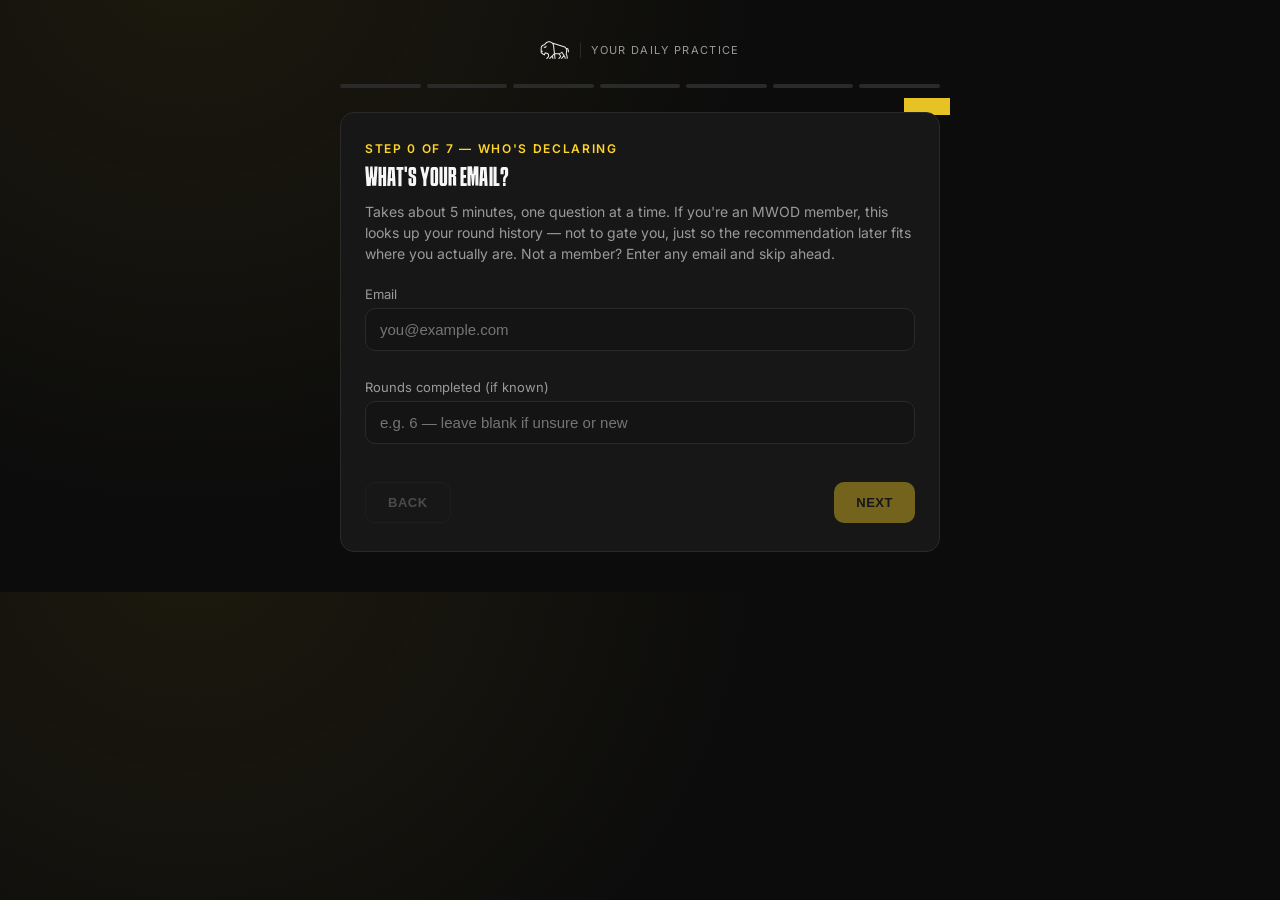
==== index.html @ fd97b35d "Add MWOD Daily Practice declaration flow - Branded with MWOD design tokens (Schabo Condensed, gold/d" ====
<!DOCTYPE html>
<html lang="en">
<head>
<meta charset="UTF-8">
<meta name="viewport" content="width=device-width, initial-scale=1.0">
<title>Your Daily Practice</title>
<link rel="preconnect" href="https://fonts.googleapis.com">
<link rel="preconnect" href="https://fonts.gstatic.com" crossorigin>
<link href="https://fonts.googleapis.com/css2?family=Inter:wght@400;500;600;700&display=swap" rel="stylesheet">
<style>
  @font-face {
    font-family: 'Schabo Condensed';
    src: url('assets/SCHABO-Condensed.woff2') format('woff2');
    font-weight: 400;
    font-style: normal;
  }
  :root {
    --black: #171717;
    --bg: #0c0c0c;
    --surface: #171717;
    --border: #2a2a2a;
    --gold: #ffd627;
    --white: #ffffff;
    --text: #f7f7f7;
    --muted: #9a9a9a;
  }
  * { box-sizing: border-box; }
  body {
    margin: 0;
    background: var(--bg);
    background-image:
      radial-gradient(circle at 15% -10%, rgba(255, 214, 39, 0.07), transparent 45%);
    color: var(--text);
    font-family: 'Inter', -apple-system, BlinkMacSystemFont, "Segoe UI", Helvetica, Arial, sans-serif;
    display: flex;
    justify-content: center;
    padding: 40px 16px;
  }
  .wrap { width: 100%; max-width: 600px; }
  .brand-header {
    display: flex;
    align-items: center;
    justify-content: center;
    gap: 10px;
    margin-bottom: 24px;
  }
  .brand-header img { height: 20px; opacity: 0.92; }
  .brand-header .divider { width: 1px; height: 16px; background: var(--border); }
  .brand-header .tagline {
    font-size: 11px;
    letter-spacing: 0.12em;
    text-transform: uppercase;
    color: var(--muted);
  }
  .card-wrap { position: relative; }
  .yellow-accent {
    position: absolute;
    width: 46px;
    opacity: 0.9;
    top: -14px;
    right: -10px;
    z-index: 0;
    pointer-events: none;
  }
  .progress {
    display: flex;
    gap: 6px;
    margin-bottom: 24px;
  }
  .dot {
    flex: 1;
    height: 4px;
    border-radius: 2px;
    background: var(--border);
    transition: background 0.2s;
  }
  .dot.active { background: var(--gold); }
  .card {
    position: relative;
    background: var(--surface);
    border: 1px solid var(--border);
    border-radius: 14px;
    padding: 28px 24px;
    min-height: 360px;
    display: flex;
    flex-direction: column;
    overflow: hidden;
  }
  .step-label {
    font-size: 12px;
    text-transform: uppercase;
    letter-spacing: 0.14em;
    font-weight: 600;
    color: var(--gold);
    margin-bottom: 8px;
  }
  .sub-progress {
    font-size: 12px;
    color: var(--muted);
    margin-bottom: 2px;
  }
  h1 {
    font-family: 'Schabo Condensed', 'Inter', sans-serif;
    font-weight: 400;
    letter-spacing: 0.01em;
    font-size: 24px;
    line-height: 1.28;
    margin: 0 0 6px 0;
    text-transform: uppercase;
  }
  h1 .hl { color: var(--gold); }
  p.sub {
    color: var(--muted);
    font-size: 14px;
    margin: 0 0 22px 0;
    line-height: 1.5;
  }
  .content { flex: 1; }
  .f-list { display: flex; flex-direction: column; gap: 16px; }
  .f-row {
    padding: 10px 0 14px 0;
    border-bottom: 1px solid var(--border);
  }
  .f-row:last-child { border-bottom: none; }
  .f-top {
    display: grid;
    grid-template-columns: 110px 1fr;
    align-items: center;
    gap: 12px;
    margin-bottom: 8px;
  }
  .f-name { font-size: 14px; font-weight: 600; }
  .other-name-input {
    background: #141414;
    border: 1px solid var(--border);
    border-radius: 6px;
    color: var(--text);
    padding: 4px 8px;
    font-size: 13px;
    font-weight: 600;
    width: 110px;
  }
  .seg {
    display: flex;
    border: 1px solid var(--border);
    border-radius: 8px;
    overflow: hidden;
  }
  .seg button {
    flex: 1;
    background: transparent;
    border: none;
    color: var(--muted);
    font-size: 12px;
    padding: 8px 4px;
    cursor: pointer;
    border-right: 1px solid var(--border);
  }
  .seg button:last-child { border-right: none; }
  .seg button.sel {
    background: var(--gold);
    color: #171717;
    font-weight: 600;
  }
  .how-so {
    width: 100%;
    background: #141414;
    border: 1px solid var(--border);
    border-radius: 8px;
    color: var(--text);
    padding: 8px 10px;
    font-size: 13px;
  }
  .how-so::placeholder { color: #6b6b6b; }
  .big-rating-row { display: flex; flex-direction: column; gap: 20px; }
  .seg-large { display: flex; border: 1px solid var(--border); border-radius: 10px; overflow: hidden; }
  .seg-large button {
    flex: 1;
    background: transparent;
    border: none;
    color: var(--muted);
    font-size: 13px;
    padding: 16px 6px;
    cursor: pointer;
    border-right: 1px solid var(--border);
  }
  .seg-large button:last-child { border-right: none; }
  .seg-large button.sel { background: var(--gold); color: #171717; font-weight: 700; }
  .followup-label {
    font-size: 13px;
    color: var(--gold);
    margin-bottom: 8px;
    line-height: 1.4;
  }
  .how-so-large {
    width: 100%;
    background: #141414;
    border: 1px solid var(--border);
    border-radius: 10px;
    color: var(--text);
    padding: 12px 14px;
    font-size: 14px;
  }
  .how-so-large::placeholder { color: #6b6b6b; }
  .text-link {
    background: none;
    border: none;
    color: var(--gold);
    font-size: 13px;
    font-weight: 600;
    cursor: pointer;
    padding: 0;
    margin-top: 8px;
  }
  .mini-toggle-row {
    display: flex;
    align-items: center;
    justify-content: space-between;
    gap: 12px;
    background: #141414;
    border: 1px solid var(--border);
    border-radius: 10px;
    padding: 10px 14px;
    margin-bottom: 14px;
  }
  .mini-toggle-label { font-size: 13px; color: var(--muted); }
  .gap-list { display: flex; flex-direction: column; gap: 8px; }
  .gap-option {
    background: #141414;
    border: 1px solid var(--border);
    border-radius: 10px;
    padding: 14px 16px;
    cursor: pointer;
    font-size: 14px;
    text-align: left;
  }
  .gap-option .tag {
    display: inline-block;
    font-size: 11px;
    color: var(--muted);
    margin-left: 8px;
  }
  .gap-option .note {
    display: block;
    font-size: 12px;
    color: var(--muted);
    margin-top: 4px;
  }
  .gap-option.sel {
    border-color: var(--gold);
    background: rgba(255, 214, 39, 0.08);
  }
  .gap-hint {
    font-size: 12px;
    color: var(--muted);
    margin-bottom: 12px;
  }
  .add-own-row {
    display: flex;
    gap: 8px;
    margin-top: 10px;
  }
  .add-own-row input {
    margin-bottom: 0;
    flex: 1;
  }
  .add-own-row button {
    background: transparent;
    border: 1px solid var(--border);
    color: var(--gold);
    border-radius: 8px;
    padding: 0 16px;
    cursor: pointer;
    font-size: 13px;
    font-weight: 700;
  }
  input[type=text], input[type=time] {
    width: 100%;
    background: #141414;
    border: 1px solid var(--border);
    border-radius: 10px;
    color: var(--text);
    padding: 12px 14px;
    font-size: 15px;
    margin-bottom: 14px;
  }
  select {
    background: #141414;
    border: 1px solid var(--border);
    border-radius: 10px;
    color: var(--text);
    padding: 12px 8px;
    font-size: 14px;
  }
  label.field-label {
    display: block;
    font-size: 13px;
    color: var(--muted);
    margin-bottom: 6px;
  }
  .nn-row {
    display: grid;
    grid-template-columns: 1fr 90px;
    align-items: center;
    gap: 10px;
    padding: 10px 0;
    border-bottom: 1px solid var(--border);
  }
  .nn-row:last-child { border-bottom: none; }
  .nn-text {
    background: #141414;
    border: 1px solid var(--border);
    border-radius: 8px;
    color: var(--text);
    padding: 8px 10px;
    font-size: 13px;
    width: 100%;
  }
  .nn-toggle {
    display: flex;
    border: 1px solid var(--border);
    border-radius: 8px;
    overflow: hidden;
  }
  .nn-toggle button {
    flex: 1;
    background: transparent;
    border: none;
    color: var(--muted);
    font-size: 12px;
    padding: 8px 4px;
    cursor: pointer;
  }
  .nn-toggle button.sel-in { background: var(--gold); color: #171717; font-weight: 700; }
  .nn-toggle button.sel-out { background: #3a1f1f; color: #ff8080; font-weight: 700; }
  .remove-x {
    background: none;
    border: none;
    color: #6b6b6b;
    cursor: pointer;
    font-size: 16px;
    padding: 0 6px;
  }
  .reset-item {
    display: flex;
    gap: 8px;
    align-items: center;
    margin-bottom: 8px;
  }
  .reset-item input { margin-bottom: 0; flex: 1; }
  .btn-row {
    display: flex;
    justify-content: space-between;
    margin-top: 24px;
  }
  button.nav {
    background: var(--gold);
    color: #171717;
    border: none;
    border-radius: 10px;
    padding: 12px 22px;
    font-size: 13px;
    font-weight: 700;
    letter-spacing: 0.04em;
    text-transform: uppercase;
    cursor: pointer;
    transition: transform 0.12s, box-shadow 0.12s;
  }
  button.nav:not(:disabled):not(.secondary):hover {
    box-shadow: 0 0 0 3px rgba(255, 214, 39, 0.18);
  }
  button.nav.secondary {
    background: transparent;
    color: var(--muted);
    border: 1px solid var(--border);
  }
  button.nav:disabled {
    opacity: 0.4;
    cursor: not-allowed;
  }
  .payoff-heading {
    font-size: 13px;
    color: var(--gold);
    text-transform: uppercase;
    letter-spacing: 0.06em;
    margin-bottom: 6px;
  }
  .result-block {
    background: #141414;
    border: 1px solid var(--border);
    border-radius: 10px;
    padding: 16px;
    margin-bottom: 14px;
  }
  .result-label {
    font-size: 11px;
    text-transform: uppercase;
    letter-spacing: 0.06em;
    color: var(--gold);
    margin-bottom: 6px;
  }
  .result-value {
    font-size: 16px;
    line-height: 1.4;
  }
  .directive {
    background: rgba(255, 214, 39, 0.1);
    border: 1px solid var(--gold);
    border-radius: 10px;
    padding: 14px 16px;
    font-size: 13px;
    line-height: 1.5;
    margin-top: 4px;
  }
</style>
</head>
<body>
<div class="wrap">
  <div class="brand-header">
    <img src="assets/mwod-logo-white.svg" alt="MWOD">
    <div class="divider"></div>
    <div class="tagline">Your Daily Practice</div>
  </div>
  <div class="progress" id="progress"></div>
  <div class="card-wrap">
    <img class="yellow-accent" src="assets/hero-yellow-shape-1.svg" alt="">
    <div class="card" id="card"></div>
  </div>
</div>

<script>
const CORE_AREAS = ["Fitness","Food","Family","Friends","Faith","Work","Frenemies","Money","Projects","Relationships","Phone"];
const RATING_LABELS = {
  "Fitness": ["Absent","Inconsistent","Strong"],
  "Food": ["Careless","Inconsistent","Clean"],
  "Family": ["Distant","Inconsistent","Present"],
  "Friends": ["Isolated","Inconsistent","Connected"],
  "Faith": ["Dormant","Inconsistent","Grounded"],
  "Work": ["Behind","Treading Water","On Top Of It"],
  "Frenemies": ["Overexposed","Managing","Protected"],
  "Money": ["Avoiding It","Inconsistent","In Control"],
  "Projects": ["Stalled","Moving","On Track"],
  "Relationships": ["Neglected","Inconsistent","Invested"],
  "Phone": ["Out Of Control","Some Control","Disciplined"]
};
function ratingLabelsFor(key) {
  return RATING_LABELS[key] || ["Absent","Inconsistent","Strong"];
}
function areaFollowUpPrompt(rating) {
  if (rating === "strong") return "What made that work?";
  if (rating === "inconsistent") return "What made it hit and miss?";
  if (rating === "absent") return "What got in the way?";
  return "How so?";
}
const DEFAULT_NON_NEGOTIABLES = [
  { text: "Sleep — 7+ hrs average per week, no phone in bed", status: "in" },
  { text: "Hydration — 90+ oz of water every day", status: "in" },
  { text: "Nutrition — eat clean: meat, vegetables, nuts, seeds, some fruit; avoid processed food and added sugar", status: "in" },
  { text: "Movement — 1+ hr workout, 6 days a week", status: "in" },
  { text: "Check-ins — check in with your community 6 days a week", status: "in" }
];

const state = {
  fRatings: {},
  fHowSo: {},
  fSubIndex: 0,
  showAddArea: false,
  customAreas: [],
  gapPicks: [],
  practices: {},
  time: "",
  anchor: "",
  backupTime: "",
  backupAnchor: "",
  nonNegotiables: DEFAULT_NON_NEGOTIABLES.map(x => ({...x})),
  resetItems: ["No alcohol", "No processed food", "No refined sugar"],
  resetMonth: "", resetDay: "", resetYear: "",
  email: "",
  roundCount: "",  // completed rounds, filled in after lookup
  returningAfterGap: false  // true | false
};
let step = 0;
const TOTAL_STEPS = 7;

function allAreaKeys() {
  return [...CORE_AREAS, ...state.customAreas];
}
function labelFor(key) { return key; }

function renderProgress() {
  const el = document.getElementById("progress");
  el.innerHTML = "";
  for (let i = 1; i <= TOTAL_STEPS; i++) {
    const d = document.createElement("div");
    d.className = "dot" + (i <= step ? " active" : "");
    el.appendChild(d);
  }
}

function setRating(f, val) { state.fRatings[f] = val; render(); }
function setHowSo(f, val) { state.fHowSo[f] = val; }

function addCustomArea() {
  const input = document.getElementById("customAreaInput");
  const val = input.value.trim();
  if (val && !allAreaKeys().includes(val)) {
    state.customAreas.push(val);
    state.showAddArea = false;
    render();
  }
}

function toggleGap(f) {
  const idx = state.gapPicks.indexOf(f);
  if (idx >= 0) state.gapPicks.splice(idx, 1);
  else if (state.gapPicks.length < 5) state.gapPicks.push(f);
  render();
}

function setPracticeField(key, field, val) {
  if (!state.practices[key]) state.practices[key] = { practice: "", doneDefinition: "", amount: "" };
  state.practices[key][field] = val;
  updateNavButton();
}

function toggleNN(idx) {
  state.nonNegotiables[idx].status = state.nonNegotiables[idx].status === "in" ? "out" : "in";
  render();
}
function setNNText(idx, val) { state.nonNegotiables[idx].text = val; }
function removeNN(idx) { state.nonNegotiables.splice(idx, 1); render(); }
function addNN() {
  const input = document.getElementById("newNNInput");
  const val = input.value.trim();
  if (val) { state.nonNegotiables.push({ text: val, status: "in" }); render(); }
}

function setResetItem(idx, val) { state.resetItems[idx] = val; }
function addResetItem() {
  state.resetItems.push("");
  render();
}
function removeResetItem(idx) { state.resetItems.splice(idx, 1); render(); }
function syncResetDate() { updateNavButton(); render(); }

function canAdvance() {
  if (step === 0) return state.email.trim().length > 3 && state.email.includes('@');
  if (step === 1) {
    const keys = allAreaKeys();
    const key = keys[Math.min(state.fSubIndex, keys.length - 1)];
    return !!state.fRatings[key];
  }
  if (step === 2) return state.gapPicks.length > 0;
  if (step === 3) return true; // non-negotiables always have defaults
  if (step === 4) return state.gapPicks.every(k => {
    const p = state.practices[k];
    return p && p.practice.trim().length > 0 && p.doneDefinition.trim().length > 0 && p.amount.trim().length > 0;
  });
  if (step === 5) return !!state.time && state.anchor.trim().length > 0;
  if (step === 6) return !!state.backupTime && state.backupAnchor.trim().length > 0;
  if (step === 7) return !!(state.resetMonth && state.resetDay && state.resetYear) && state.resetItems.some(r => r.trim().length > 0);
  return true;
}
function updateNavButton() {
  const btn = document.getElementById("nextBtn");
  if (btn) btn.disabled = !canAdvance();
}
function next() {
  if (!canAdvance()) return;
  if (step === 1) {
    const keys = allAreaKeys();
    if (state.fSubIndex < keys.length - 1) { state.fSubIndex++; render(); return; }
    step = 2; render(); return;
  }
  if (step <= TOTAL_STEPS) { step++; render(); }
}
function back() {
  if (step === 1) {
    if (state.fSubIndex > 0) { state.fSubIndex--; render(); }
    else { step = 0; render(); }
    return;
  }
  if (step === 2) {
    step = 1;
    state.fSubIndex = Math.max(0, allAreaKeys().length - 1);
    render();
    return;
  }
  if (step > 0) { step--; render(); }
}

function setReturningGap(val) { state.returningAfterGap = val; render(); }

function renderStep0() {
  return `
    <div class="step-label">Step 0 of 7 — Who's Declaring</div>
    <h1>What's your email?</h1>
    <p class="sub">Takes about 5 minutes, one question at a time. If you're an MWOD member, this looks up your round history — not to gate you, just so the recommendation later fits where you actually are. Not a member? Enter any email and skip ahead.</p>
    <div class="content">
      <label class="field-label">Email</label>
      <input type="text" placeholder="you@example.com" value="${state.email}" oninput="state.email=this.value; updateNavButton();">
      <label class="field-label" style="margin-top:14px;">Rounds completed (if known)</label>
      <input type="text" placeholder="e.g. 6 — leave blank if unsure or new" value="${state.roundCount}" oninput="state.roundCount=this.value; render();">
    </div>
  `;
}

function renderStep1() {
  const keys = allAreaKeys();
  const idx = Math.min(state.fSubIndex, keys.length - 1);
  const key = keys[idx];
  const rating = state.fRatings[key] || "";
  const [lo, mid, hi] = ratingLabelsFor(key);
  const followUp = rating ? `
    <div>
      <label class="followup-label">${areaFollowUpPrompt(rating)}</label>
      <input type="text" class="how-so-large" placeholder="Say it plainly — one sentence is plenty." value="${state.fHowSo[key]||''}" oninput="setHowSo('${key}', this.value)">
    </div>
  ` : "";
  const addBox = idx === keys.length - 1 ? (
    state.showAddArea
      ? `
        <div class="add-own-row" style="margin-top:18px;">
          <input type="text" id="customAreaInput" placeholder="Name the area (e.g. Sleep, Phone)">
          <button onclick="addCustomArea()">+ Add</button>
        </div>
      `
      : `<button class="text-link" onclick="state.showAddArea=true; render();">+ Track another area</button>`
  ) : "";
  return `
    <div class="step-label">Look Back</div>
    <div class="sub-progress">Question ${idx + 1} of ${keys.length}</div>
    <h1>Recently, how's <span class="hl">${key}</span> actually gone?</h1>
    <p class="sub">Rate what really happened — not how you wish it went.</p>
    <div class="content">
      <div class="big-rating-row">
        <div class="seg-large">
          <button class="${rating==='absent'?'sel':''}" onclick="setRating('${key}','absent')">${lo}</button>
          <button class="${rating==='inconsistent'?'sel':''}" onclick="setRating('${key}','inconsistent')">${mid}</button>
          <button class="${rating==='strong'?'sel':''}" onclick="setRating('${key}','strong')">${hi}</button>
        </div>
        ${followUp}
      </div>
      ${addBox}
    </div>
  `;
}

function tenureNudge() {
  if (state.returningAfterGap === true) {
    return `<div class="directive">You're coming back after time away — that resets the clock, regardless of how many rounds you've done before. Lean toward 1–2. Rebuild the streak before you rebuild the list.</div>`;
  }
  const n = parseInt(state.roundCount, 10);
  if (isNaN(n)) return "";
  if (n <= 1) return `<div class="directive">You're new to this. Lean toward picking just 1 — maybe 2. Consistency beats a long list right now.</div>`;
  if (n <= 3) return `<div class="directive">A few rounds in. 1–2 is still a solid move — no need to max it out to prove something.</div>`;
  return "";
}

function renderStep2() {
  const keys = allAreaKeys();
  const flagged = keys.filter(k => state.fRatings[k] === "inconsistent" || state.fRatings[k] === "absent");
  const list = flagged.length ? flagged : keys.filter(k => state.fRatings[k]);
  return `
    <div class="step-label">Step 2 of 7 — Course Correct</div>
    <h1>Where's the gap between who you're trying to become and what you actually did?</h1>
    <p class="sub gap-hint">Pick 1 to 5 to put yourself on the hook for.</p>
    <div class="mini-toggle-row">
      <span class="mini-toggle-label">Coming back after time off?</span>
      <div class="seg" style="max-width:140px;">
        <button class="${state.returningAfterGap===true?'sel':''}" onclick="setReturningGap(true)">Yes</button>
        <button class="${state.returningAfterGap===false?'sel':''}" onclick="setReturningGap(false)">No</button>
      </div>
    </div>
    ${tenureNudge()}
    <div class="content">
      <div class="gap-list">
        ${list.map(k => `
          <div class="gap-option ${state.gapPicks.includes(k)?'sel':''}" onclick="toggleGap('${k}')">
            ${labelFor(k)} <span class="tag">${state.fRatings[k]||''}</span>
            ${state.fHowSo[k] ? `<span class="note">${state.fHowSo[k]}</span>` : ''}
          </div>
        `).join("")}
      </div>
    </div>
  `;
}

function renderStep3() {
  return `
    <div class="step-label">Step 3 of 7 — Non-Negotiables</div>
    <h1>These are the things you never miss, no matter what.</h1>
    <p class="sub">Suggested defaults below. Edit any of them, mark In or Out, or remove and add your own.</p>
    <div class="content">
      <div class="f-list">
        ${state.nonNegotiables.map((nn, i) => `
          <div class="nn-row">
            <input type="text" class="nn-text" value="${nn.text.replace(/"/g,'&quot;')}" oninput="setNNText(${i}, this.value)">
            <div style="display:flex; align-items:center; gap:6px;">
              <div class="nn-toggle">
                <button class="${nn.status==='in'?'sel-in':''}" onclick="setNNText(${i}, document.querySelectorAll('.nn-text')[${i}].value); state.nonNegotiables[${i}].status='in'; render();">In</button>
                <button class="${nn.status==='out'?'sel-out':''}" onclick="setNNText(${i}, document.querySelectorAll('.nn-text')[${i}].value); state.nonNegotiables[${i}].status='out'; render();">Out</button>
              </div>
              <button class="remove-x" onclick="removeNN(${i})">✕</button>
            </div>
          </div>
        `).join("")}
      </div>
      <div class="add-own-row">
        <input type="text" id="newNNInput" placeholder="Add your own non-negotiable">
        <button onclick="addNN()">+ Add</button>
      </div>
    </div>
  `;
}

function practiceBlock(key) {
  const p = state.practices[key] || { practice: "", doneDefinition: "", amount: "" };
  return `
    <div class="f-row">
      <div class="f-name" style="margin-bottom:10px;">${labelFor(key)}</div>
      <label class="field-label">The practice</label>
      <input type="text" placeholder="e.g. 20 min walk before checking my phone" value="${p.practice}" oninput="setPracticeField('${key}','practice',this.value)">
      <label class="field-label">How will you know you've done it?</label>
      <input type="text" placeholder="e.g. I logged it / it happened outside" value="${p.doneDefinition}" oninput="setPracticeField('${key}','doneDefinition',this.value)">
      <label class="field-label">For how long, or how much?</label>
      <input type="text" placeholder="e.g. 20 minutes, or 1hr, 10am-5pm" value="${p.amount}" oninput="setPracticeField('${key}','amount',this.value)">
    </div>
  `;
}

function renderStep4() {
  const areas = state.gapPicks.map(labelFor).join(" & ") || "this area";
  return `
    <div class="step-label">Step 4 of 7 — Name The Practice</div>
    <h1>Name a daily habit for ${areas}.</h1>
    <p class="sub">Each one needs a little friction in it — not something you're already coasting on.</p>
    <div class="content">
      ${state.gapPicks.map(k => practiceBlock(k)).join("")}
    </div>
  `;
}

function renderStep5() {
  return `
    <div class="step-label">Step 5 of 7 — When</div>
    <h1>What actual time does this happen?</h1>
    <p class="sub">Tie it to something already fixed in your day.</p>
    <div class="content">
      <label class="field-label">Time</label>
      <input type="time" value="${state.time}" oninput="state.time=this.value; updateNavButton();">
      <label class="field-label">Tied to</label>
      <input type="text" placeholder="e.g. right after I pour my coffee" value="${state.anchor}" oninput="state.anchor=this.value; updateNavButton();">
    </div>
  `;
}

function renderStep6() {
  return `
    <div class="step-label">Step 6 of 7 — When It Breaks</div>
    <h1>Your day will get knocked off track sometimes. Decide the backup now.</h1>
    <p class="sub">If today goes sideways, what's the backup time to still get this done?</p>
    <div class="content">
      <label class="field-label">Backup time</label>
      <input type="time" value="${state.backupTime}" oninput="state.backupTime=this.value; updateNavButton();">
      <label class="field-label">Tied to</label>
      <input type="text" placeholder="e.g. right before I go to bed" value="${state.backupAnchor}" oninput="state.backupAnchor=this.value; updateNavButton();">
    </div>
  `;
}

function addDays(dateStr, days) {
  const d = new Date(dateStr + "T00:00:00");
  d.setDate(d.getDate() + days);
  return d;
}
function formatDate(d) {
  return d.toLocaleDateString('en-US', { weekday: 'long', month: 'long', day: 'numeric' });
}
const MONTH_NAMES = ["January","February","March","April","May","June","July","August","September","October","November","December"];

function renderStep7() {
  let rangeHtml = "";
  let resetDate = "";
  if (state.resetMonth && state.resetDay && state.resetYear) {
    resetDate = `${state.resetYear}-${String(state.resetMonth).padStart(2,'0')}-${String(state.resetDay).padStart(2,'0')}`;
    const start = new Date(resetDate + "T00:00:00");
    const end = addDays(resetDate, 27);
    rangeHtml = `<div class="directive">Put this on your calendar now: <strong>${formatDate(start)}</strong> through <strong>${formatDate(end)}</strong>. Four complete, consecutive weeks. No exceptions.</div>`;
  }
  const monthOpts = MONTH_NAMES.map((m,i) => `<option value="${i+1}" ${Number(state.resetMonth)===i+1?'selected':''}>${m}</option>`).join("");
  const dayOpts = Array.from({length:31}, (_,i)=>i+1).map(d => `<option value="${d}" ${Number(state.resetDay)===d?'selected':''}>${d}</option>`).join("");
  const yearOpts = [26,27,28].map(y => `<option value="20${y}" ${Number(state.resetYear)===2000+y?'selected':''}>'${y}</option>`).join("");
  return `
    <div class="step-label">Step 7 of 7 — The Reset</div>
    <h1>Pick 4 consecutive weeks this quarter to live at full strength — no exceptions.</h1>
    <p class="sub">Suggested defaults below. Edit them to whatever full-strength means for you.</p>
    <div class="content">
      ${state.resetItems.map((item, i) => `
        <div class="reset-item">
          <input type="text" value="${item.replace(/"/g,'&quot;')}" oninput="setResetItem(${i}, this.value)" placeholder="e.g. No alcohol">
          <button class="remove-x" onclick="removeResetItem(${i})">✕</button>
        </div>
      `).join("")}
      <div class="add-own-row" style="margin-bottom:16px;">
        <button onclick="addResetItem()" style="flex:none;">+ Add another</button>
      </div>
      <label class="field-label">Start date</label>
      <div style="display:flex; gap:8px;">
        <select onchange="state.resetMonth=this.value; syncResetDate();">
          <option value="">Month</option>${monthOpts}
        </select>
        <select onchange="state.resetDay=this.value; syncResetDate();">
          <option value="">Day</option>${dayOpts}
        </select>
        <select onchange="state.resetYear=this.value; syncResetDate();">
          <option value="">Year</option>${yearOpts}
        </select>
      </div>
      ${rangeHtml}
    </div>
  `;
}

function renderResult() {
  const baselineKeys = allAreaKeys().filter(k => state.fRatings[k]);
  const baselineDetails = baselineKeys.map(k => {
    const rating = state.fRatings[k];
    const note = state.fHowSo[k] ? ` — ${state.fHowSo[k]}` : " — (nothing noted)";
    return `<strong>${labelFor(k)}</strong> (${rating})${note}`;
  }).join("<br>");
  const gapDetails = state.gapPicks.map(k => {
    const rating = state.fRatings[k];
    const note = state.fHowSo[k] ? ` — ${state.fHowSo[k]}` : "";
    return `${labelFor(k)}: ${rating}${note}`;
  }).join("<br>");
  let resetRangeText = "—";
  if (state.resetMonth && state.resetDay && state.resetYear) {
    const resetDate = `${state.resetYear}-${String(state.resetMonth).padStart(2,'0')}-${String(state.resetDay).padStart(2,'0')}`;
    const start = new Date(resetDate + "T00:00:00");
    const end = addDays(resetDate, 27);
    resetRangeText = `${formatDate(start)} → ${formatDate(end)}`;
  }
  const nnIn = state.nonNegotiables.filter(nn => nn.status === "in");
  const nnOut = state.nonNegotiables.filter(nn => nn.status === "out");

  return `
    <div class="payoff-heading">Your Daily Practice — Locked In</div>
    <h1>Here's what you just committed to.</h1>
    <p class="sub">Save it, screenshot it, put it somewhere you'll actually see it.</p>
    <div class="content">
      <div class="result-block">
        <div class="result-label">Look Back</div>
        <div class="result-value" style="font-size:14px;">${baselineDetails}</div>
      </div>
      <div class="result-block">
        <div class="result-label">Non-Negotiables</div>
        <div class="result-value" style="font-size:14px;">
          ${nnIn.map(nn => `✓ ${nn.text}`).join("<br>")}
          ${nnOut.length ? `<br><span style="color:var(--muted);">Out: ${nnOut.map(nn=>nn.text).join(', ')}</span>` : ''}
        </div>
      </div>
      <div class="result-block">
        <div class="result-label">Course Correction</div>
        <div class="result-value">${gapDetails}</div>
      </div>
      ${state.gapPicks.map(k => {
        const p = state.practices[k] || { practice: "", doneDefinition: "", amount: "" };
        return `
        <div class="result-block">
          <div class="result-label">Practice — ${labelFor(k)}</div>
          <div class="result-value">${p.practice}</div>
          <div class="result-value" style="margin-top:6px; font-size:13px; color: var(--muted);">Done when: ${p.doneDefinition} — ${p.amount}</div>
        </div>
      `;
      }).join("")}
      <div class="result-block">
        <div class="result-label">When</div>
        <div class="result-value">${state.time || "—"} · ${state.anchor}</div>
      </div>
      <div class="result-block">
        <div class="result-label">When It Breaks</div>
        <div class="result-value">${state.backupTime || "—"} · ${state.backupAnchor}</div>
      </div>
      <div class="result-block">
        <div class="result-label">The Reset — 4 Weeks</div>
        <div class="result-value">${resetRangeText}</div>
        <div class="result-value" style="margin-top:6px; font-size:13px; color: var(--muted);">${state.resetItems.filter(r=>r.trim()).join(' · ')}</div>
      </div>
    </div>
    <div class="btn-row">
      <button class="nav secondary" onclick="step=1; state.fSubIndex=0; render();">Start Over</button>
      <div></div>
    </div>
  `;
}

function render() {
  renderProgress();
  const card = document.getElementById("card");
  let html = "";
  if (step === 0) html = renderStep0();
  else if (step === 1) html = renderStep1();
  else if (step === 2) html = renderStep2();
  else if (step === 3) html = renderStep3();
  else if (step === 4) html = renderStep4();
  else if (step === 5) html = renderStep5();
  else if (step === 6) html = renderStep6();
  else if (step === 7) html = renderStep7();
  else html = renderResult();

  if (step <= TOTAL_STEPS) {
    html += `
      <div class="btn-row">
        <button class="nav secondary" onclick="back()" ${step===0?'disabled':''}>Back</button>
        <button class="nav primary" id="nextBtn" onclick="next()" ${canAdvance()?'':'disabled'}>${step===TOTAL_STEPS?'See My Practice':'Next'}</button>
      </div>
    `;
  }
  card.innerHTML = html;
}

render();
</script>
</body>
</html>
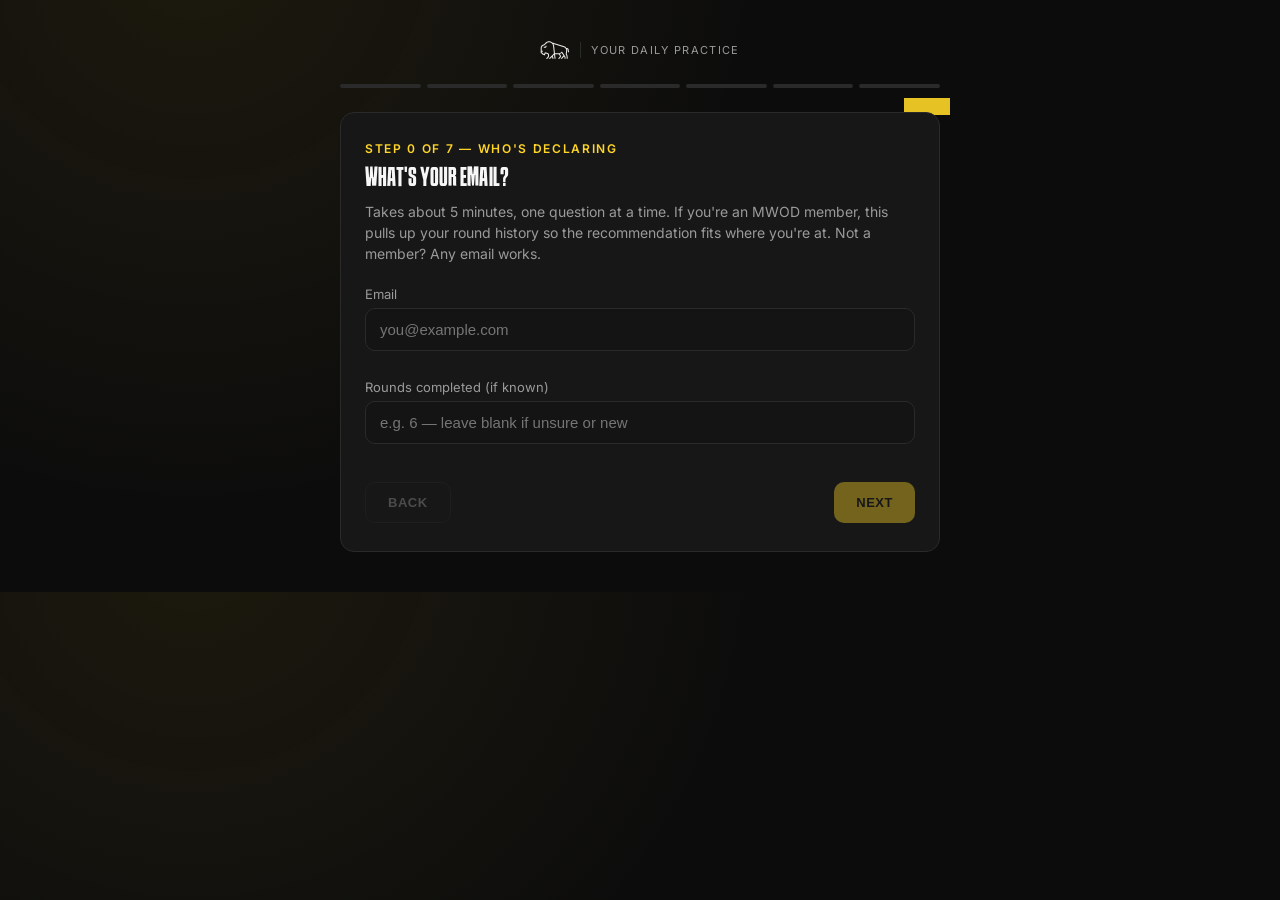
==== commit 39d86518: "Simplify opening screen copy" ====
--- a/index.html
+++ b/index.html
@@ -595,7 +595,7 @@
   return `
     <div class="step-label">Step 0 of 7 — Who's Declaring</div>
     <h1>What's your email?</h1>
-    <p class="sub">Takes about 5 minutes, one question at a time. If you're an MWOD member, this looks up your round history — not to gate you, just so the recommendation later fits where you actually are. Not a member? Enter any email and skip ahead.</p>
+    <p class="sub">Takes about 5 minutes, one question at a time. If you're an MWOD member, this pulls up your round history so the recommendation fits where you're at. Not a member? Any email works.</p>
     <div class="content">
       <label class="field-label">Email</label>
       <input type="text" placeholder="you@example.com" value="${state.email}" oninput="state.email=this.value; updateNavButton();">
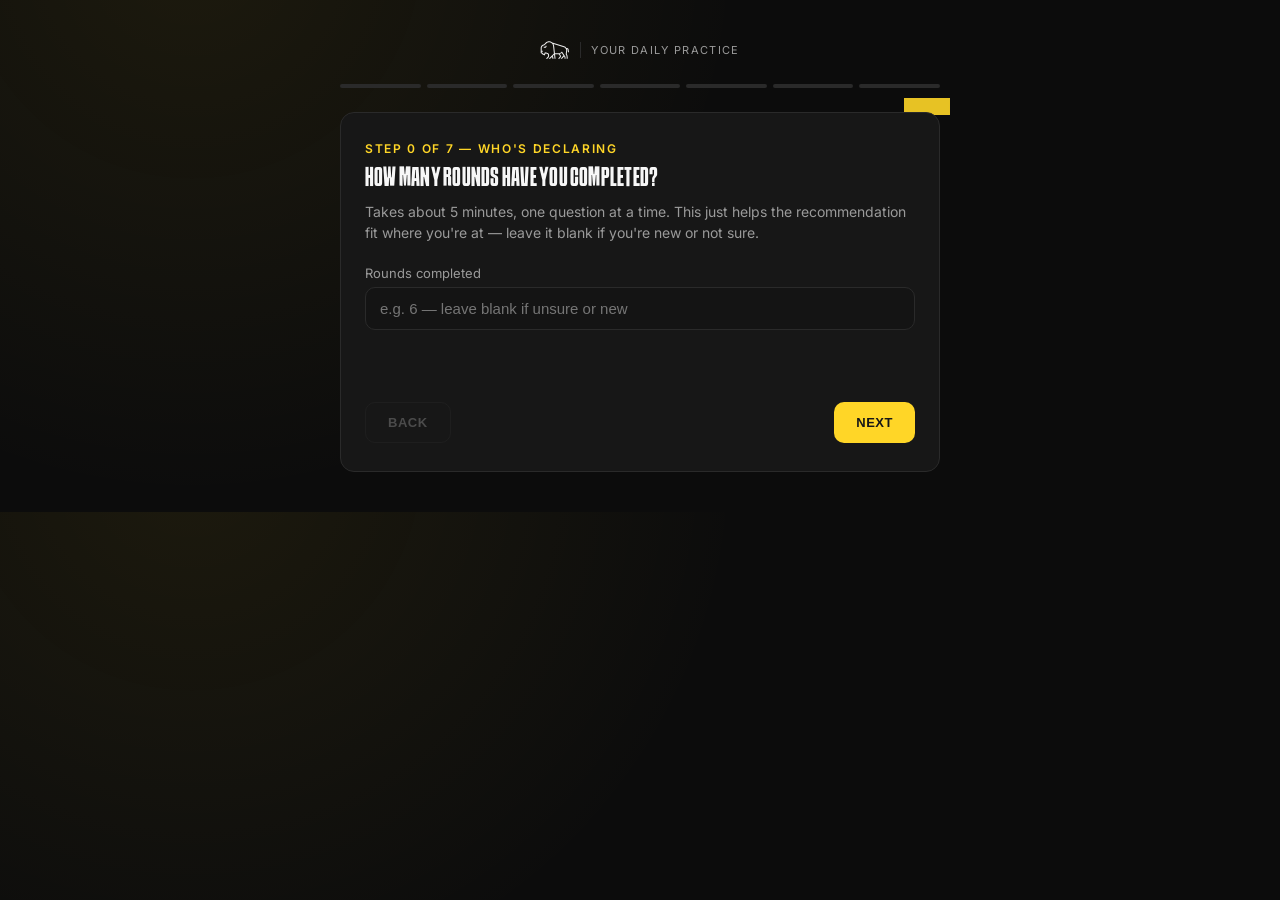
==== commit 6c4bc00f: "Remove dead email field from Step 0; round count only" ====
--- a/index.html
+++ b/index.html
@@ -544,7 +544,7 @@
 function syncResetDate() { updateNavButton(); render(); }
 
 function canAdvance() {
-  if (step === 0) return state.email.trim().length > 3 && state.email.includes('@');
+  if (step === 0) return true; // round count is optional
   if (step === 1) {
     const keys = allAreaKeys();
     const key = keys[Math.min(state.fSubIndex, keys.length - 1)];
@@ -594,12 +594,10 @@
 function renderStep0() {
   return `
     <div class="step-label">Step 0 of 7 — Who's Declaring</div>
-    <h1>What's your email?</h1>
-    <p class="sub">Takes about 5 minutes, one question at a time. If you're an MWOD member, this pulls up your round history so the recommendation fits where you're at. Not a member? Any email works.</p>
+    <h1>How many rounds have you completed?</h1>
+    <p class="sub">Takes about 5 minutes, one question at a time. This just helps the recommendation fit where you're at — leave it blank if you're new or not sure.</p>
     <div class="content">
-      <label class="field-label">Email</label>
-      <input type="text" placeholder="you@example.com" value="${state.email}" oninput="state.email=this.value; updateNavButton();">
-      <label class="field-label" style="margin-top:14px;">Rounds completed (if known)</label>
+      <label class="field-label">Rounds completed</label>
       <input type="text" placeholder="e.g. 6 — leave blank if unsure or new" value="${state.roundCount}" oninput="state.roundCount=this.value; render();">
     </div>
   `;
